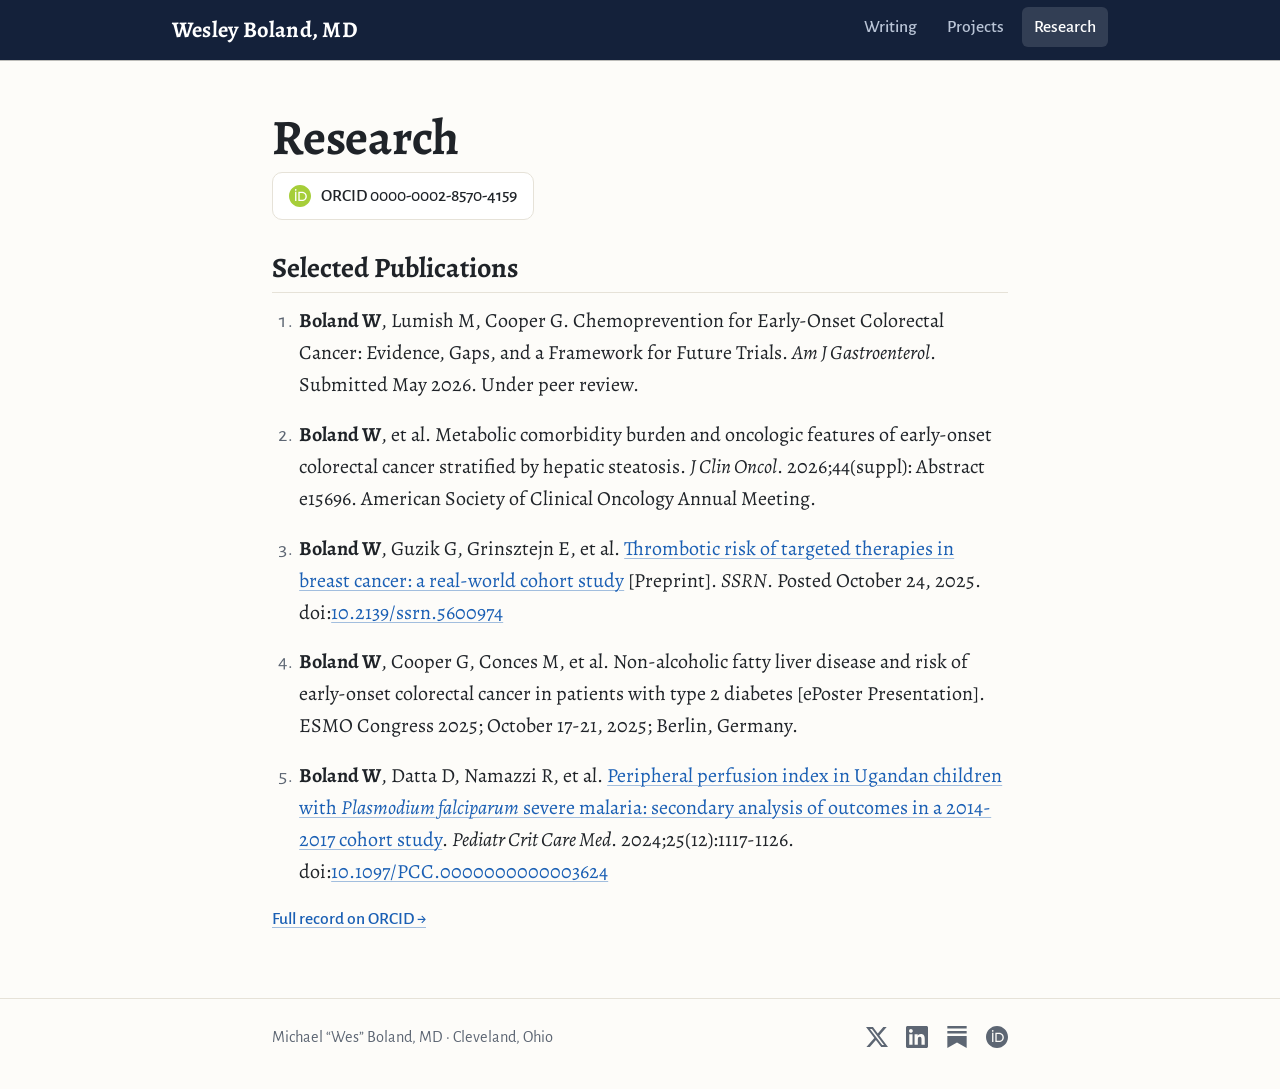
==== research/index.html @ 71064e98 "Build personal website for Wesley Boland, MD Static site for GitHub Pages: homepage, Writing, Projec" ====
<!DOCTYPE html>
<html lang="en">
<head>
<meta charset="utf-8">
<meta name="viewport" content="width=device-width, initial-scale=1">
<title>Research and Publications | Wesley Boland, MD</title>
<meta name="description" content="Selected publications by Wesley Boland, MD on early-onset colorectal cancer, metabolic oncology, thrombosis in breast cancer therapy, and severe malaria. ORCID 0000-0002-8570-4159.">
<meta name="author" content="Wesley Boland, MD">
<meta name="robots" content="index, follow, max-image-preview:large">
<link rel="canonical" href="https://wesleysnipes13.github.io/wesboland/research/">
<meta property="og:type" content="website">
<meta property="og:site_name" content="Wesley Boland, MD">
<meta property="og:title" content="Research and Publications | Wesley Boland, MD">
<meta property="og:description" content="Selected publications by Wesley Boland, MD on early-onset colorectal cancer, metabolic oncology, thrombosis in breast cancer therapy, and severe malaria. ORCID 0000-0002-8570-4159.">
<meta property="og:url" content="https://wesleysnipes13.github.io/wesboland/research/">
<meta property="og:image" content="https://wesleysnipes13.github.io/wesboland/assets/og.png">
<meta property="og:image:width" content="1200">
<meta property="og:image:height" content="630">
<meta name="twitter:card" content="summary_large_image">
<meta name="twitter:site" content="@Wes_boland">
<meta name="twitter:creator" content="@Wes_boland">
<meta name="twitter:title" content="Research and Publications | Wesley Boland, MD">
<meta name="twitter:description" content="Selected publications by Wesley Boland, MD on early-onset colorectal cancer, metabolic oncology, thrombosis in breast cancer therapy, and severe malaria. ORCID 0000-0002-8570-4159.">
<meta name="twitter:image" content="https://wesleysnipes13.github.io/wesboland/assets/og.png">
<meta name="theme-color" content="#14213a">
<link rel="icon" href="../assets/favicon.svg" type="image/svg+xml">
<link rel="me" href="https://x.com/Wes_boland">
<link rel="me" href="https://www.linkedin.com/in/wes-boland-96b768141/">
<link rel="me" href="https://orcid.org/0000-0002-8570-4159">
<link rel="alternate" type="application/rss+xml" title="The Resident Report" href="https://residentreport.substack.com/feed">
<link rel="preconnect" href="https://fonts.googleapis.com">
<link rel="preconnect" href="https://fonts.gstatic.com" crossorigin>
<link href="https://fonts.googleapis.com/css2?family=Alegreya:ital,wght@0,400;0,500;0,700;1,400;1,700&amp;family=Alegreya+Sans:wght@400;500;700&amp;display=swap" rel="stylesheet">
<link rel="stylesheet" href="../assets/style.css">
<script type="application/ld+json">
[
 {
  "@context": "https://schema.org",
  "@type": "WebSite",
  "@id": "https://wesleysnipes13.github.io/wesboland/#website",
  "url": "https://wesleysnipes13.github.io/wesboland/",
  "name": "Wesley Boland, MD",
  "alternateName": [
   "Wes Boland",
   "Wes Boland, MD"
  ],
  "author": {
   "@id": "https://wesleysnipes13.github.io/wesboland/#person"
  }
 },
 {
  "@context": "https://schema.org",
  "@type": "Person",
  "@id": "https://wesleysnipes13.github.io/wesboland/#person",
  "name": "Wesley Boland, MD",
  "givenName": "Wesley",
  "familyName": "Boland",
  "honorificSuffix": "MD",
  "alternateName": [
   "Wes Boland",
   "Wes Boland, MD",
   "Wesley Boland",
   "Michael Boland, MD",
   "Michael \"Wes\" Boland, MD"
  ],
  "url": "https://wesleysnipes13.github.io/wesboland/",
  "jobTitle": "Internal Medicine Resident Physician",
  "description": "Internal Medicine resident at Case Western Reserve University/University Hospitals pursuing a fellowship in Hematology/Oncology. Research in early-onset GI cancers, metabolic health in cancer, and applied AI for population oncology.",
  "affiliation": [
   {
    "@type": "Organization",
    "name": "University Hospitals Cleveland Medical Center"
   },
   {
    "@type": "CollegeOrUniversity",
    "name": "Case Western Reserve University"
   }
  ],
  "alumniOf": [
   {
    "@type": "CollegeOrUniversity",
    "name": "Indiana University School of Medicine"
   },
   {
    "@type": "CollegeOrUniversity",
    "name": "Indiana University Bloomington"
   }
  ],
  "knowsAbout": [
   "Early-onset colorectal cancer",
   "Metabolic oncology",
   "Hematology/Oncology",
   "Large language models in medicine",
   "Cancer prevention",
   "Population oncology"
  ],
  "sameAs": [
   "https://x.com/Wes_boland",
   "https://www.linkedin.com/in/wes-boland-96b768141/",
   "https://residentreport.substack.com/",
   "https://orcid.org/0000-0002-8570-4159"
  ]
 }
]
</script>
</head>
<body>
<a class="skip" href="#main">Skip to content</a>
<header class="topbar">
  <div class="wrap topbar__inner">
    <a class="topbar__name" href="../">Wesley Boland, MD</a>
    <nav aria-label="Primary">
      <ul class="topbar__nav">
        <li><a href="../writing/">Writing</a></li>
        <li><a href="../projects/">Projects</a></li>
        <li><a href="../research/" aria-current="page">Research</a></li>
      </ul>
    </nav>
  </div>
</header>
<main id="main" class="wrap">

<section class="pagehead">
  <h1>Research</h1>
  <p><a class="button" href="https://orcid.org/0000-0002-8570-4159"><svg class="icon" viewBox="0 0 24 24" aria-hidden="true" focusable="false"><path d="M12 0C5.372 0 0 5.372 0 12s5.372 12 12 12 12-5.372 12-12S18.628 0 12 0zM7.369 4.378c.525 0 .947.431.947.947s-.422.947-.947.947a.95.95 0 0 1-.947-.947c0-.525.422-.947.947-.947zm-.722 3.038h1.444v10.041H6.647V7.416zm3.562 0h3.9c3.712 0 5.344 2.653 5.344 5.025 0 2.578-2.016 5.025-5.325 5.025h-3.919V7.416zm1.444 1.303v7.444h2.297c3.272 0 4.022-2.484 4.022-3.722 0-2.016-1.284-3.722-4.097-3.722h-2.222z"/></svg>ORCID 0000-0002-8570-4159</a></p>
</section>
<section aria-labelledby="pubs">
  <h2 id="pubs">Selected Publications</h2>
  <ol class="pubs">
    <li><strong>Boland W</strong>, Lumish M, Cooper G. Chemoprevention for Early-Onset Colorectal Cancer: Evidence, Gaps, and a Framework for Future Trials. <i>Am J Gastroenterol</i>. Submitted May 2026. Under peer review.</li>
    <li><strong>Boland W</strong>, et al. Metabolic comorbidity burden and oncologic features of early-onset colorectal cancer stratified by hepatic steatosis. <i>J Clin Oncol</i>. 2026;44(suppl): Abstract e15696. American Society of Clinical Oncology Annual Meeting.</li>
    <li><strong>Boland W</strong>, Guzik G, Grinsztejn E, et al. <a href="https://doi.org/10.2139/ssrn.5600974">Thrombotic risk of targeted therapies in breast cancer: a real-world cohort study</a> [Preprint]. <i>SSRN</i>. Posted October 24, 2025. doi:<a href="https://doi.org/10.2139/ssrn.5600974">10.2139/ssrn.5600974</a></li>
    <li><strong>Boland W</strong>, Cooper G, Conces M, et al. Non-alcoholic fatty liver disease and risk of early-onset colorectal cancer in patients with type 2 diabetes [ePoster Presentation]. ESMO Congress 2025; October 17-21, 2025; Berlin, Germany.</li>
    <li><strong>Boland W</strong>, Datta D, Namazzi R, et al. <a href="https://doi.org/10.1097/PCC.0000000000003624">Peripheral perfusion index in Ugandan children with <i>Plasmodium falciparum</i> severe malaria: secondary analysis of outcomes in a 2014-2017 cohort study</a>. <i>Pediatr Crit Care Med</i>. 2024;25(12):1117-1126. doi:<a href="https://doi.org/10.1097/PCC.0000000000003624">10.1097/PCC.0000000000003624</a></li>
  </ol>
  <p class="more"><a href="https://orcid.org/0000-0002-8570-4159">Full record on ORCID &rarr;</a></p>
</section>

</main>
<footer class="footer">
  <div class="wrap footer__inner">
    <p>Michael &ldquo;Wes&rdquo; Boland, MD &middot; Cleveland, Ohio</p>
    <ul class="footer__links">
      <li><a href="https://x.com/Wes_boland" rel="me noopener" aria-label="Wes Boland on X"><svg class="icon" viewBox="0 0 24 24" aria-hidden="true" focusable="false"><path d="M18.901 1.153h3.68l-8.04 9.19L24 22.846h-7.406l-5.8-7.584-6.638 7.584H.474l8.6-9.83L0 1.154h7.594l5.243 6.932ZM17.61 20.644h2.039L6.486 3.24H4.298Z"/></svg></a></li>
      <li><a href="https://www.linkedin.com/in/wes-boland-96b768141/" rel="me noopener" aria-label="Wes Boland on LinkedIn"><svg class="icon" viewBox="0 0 24 24" aria-hidden="true" focusable="false"><path d="M20.447 20.452h-3.554v-5.569c0-1.328-.027-3.037-1.852-3.037-1.853 0-2.136 1.445-2.136 2.939v5.667H9.351V9h3.414v1.561h.046c.477-.9 1.637-1.85 3.37-1.85 3.601 0 4.267 2.37 4.267 5.455v6.286zM5.337 7.433c-1.144 0-2.063-.926-2.063-2.065 0-1.138.92-2.063 2.063-2.063 1.14 0 2.064.925 2.064 2.063 0 1.139-.925 2.065-2.064 2.065zm1.782 13.019H3.555V9h3.564v11.452zM22.225 0H1.771C.792 0 0 .774 0 1.729v20.542C0 23.227.792 24 1.771 24h20.451C23.2 24 24 23.227 24 22.271V1.729C24 .774 23.2 0 22.222 0h.003z"/></svg></a></li>
      <li><a href="https://residentreport.substack.com/" rel="me noopener" aria-label="The Resident Report on Substack"><svg class="icon" viewBox="0 0 24 24" aria-hidden="true" focusable="false"><path d="M22.539 8.242H1.46V5.406h21.08v2.836zM1.46 10.812V24L12 18.11 22.54 24V10.812H1.46zM22.54 0H1.46v2.836h21.08V0z"/></svg></a></li>
      <li><a href="https://orcid.org/0000-0002-8570-4159" rel="me noopener" aria-label="Wesley Boland on ORCID"><svg class="icon" viewBox="0 0 24 24" aria-hidden="true" focusable="false"><path d="M12 0C5.372 0 0 5.372 0 12s5.372 12 12 12 12-5.372 12-12S18.628 0 12 0zM7.369 4.378c.525 0 .947.431.947.947s-.422.947-.947.947a.95.95 0 0 1-.947-.947c0-.525.422-.947.947-.947zm-.722 3.038h1.444v10.041H6.647V7.416zm3.562 0h3.9c3.712 0 5.344 2.653 5.344 5.025 0 2.578-2.016 5.025-5.325 5.025h-3.919V7.416zm1.444 1.303v7.444h2.297c3.272 0 4.022-2.484 4.022-3.722 0-2.016-1.284-3.722-4.097-3.722h-2.222z"/></svg></a></li>
    </ul>
  </div>
</footer>
</body>
</html>
---- assets/style.css ----
:root {
  --bg: #fdfcf9;
  --surface: #ffffff;
  --ink: #1f2328;
  --muted: #5d6673;
  --rule: #e6e2d8;
  --bar: #14213a;
  --bar-ink: #ffffff;
  --bar-muted: #b9c4d6;
  --link: #1a5fb4;
  --link-hover: #0f3f7d;
  --accent: #35587f;
  --substack: #ff6719;
  --serif: "Alegreya", Georgia, "Times New Roman", serif;
  --sans: "Alegreya Sans", -apple-system, BlinkMacSystemFont, "Segoe UI", Helvetica, Arial, sans-serif;
}
@media (prefers-color-scheme: dark) {
  :root {
    --bg: #12161d;
    --surface: #1a2029;
    --ink: #e8e6e1;
    --muted: #9aa4b2;
    --rule: #2a323e;
    --bar: #0c1220;
    --link: #7ab4f5;
    --link-hover: #a9cffa;
    --accent: #9db8d8;
  }
}
*, *::before, *::after { box-sizing: border-box; }
html { -webkit-text-size-adjust: 100%; scroll-padding-top: 76px; }
body {
  margin: 0;
  padding-top: 60px;
  background: var(--bg);
  color: var(--ink);
  font-family: var(--serif);
  font-size: 1.25rem;
  line-height: 1.6;
  text-rendering: optimizeLegibility;
  -webkit-font-smoothing: antialiased;
}
.wrap { width: 100%; max-width: 780px; margin: 0 auto; padding: 0 22px; }
a { color: var(--link); text-decoration: underline; text-decoration-thickness: 1px; text-underline-offset: 3px; text-decoration-color: color-mix(in srgb, var(--link) 40%, transparent); }
a:hover { color: var(--link-hover); text-decoration-color: currentColor; }
a:focus-visible { outline: 2px solid var(--link); outline-offset: 3px; border-radius: 3px; }
.skip { position: absolute; left: -9999px; top: 0; z-index: 20; background: var(--surface); padding: 8px 14px; }
.skip:focus { left: 8px; top: 8px; }

/* Top bar */
.topbar { position: fixed; top: 0; left: 0; right: 0; z-index: 10; height: 60px; background: var(--bar); box-shadow: 0 1px 0 rgba(0,0,0,.25); }
.topbar__inner { max-width: 980px; height: 100%; display: flex; align-items: center; justify-content: space-between; gap: 16px; }
.topbar__name { font-family: var(--serif); font-weight: 700; font-size: 1.4rem; color: var(--bar-ink); text-decoration: none; white-space: nowrap; letter-spacing: .01em; }
.topbar__name:hover { color: var(--bar-ink); }
.topbar__nav { display: flex; gap: 6px; list-style: none; margin: 0; padding: 0; }
.topbar__nav a { display: block; padding: 6px 12px; border-radius: 6px; font-family: var(--sans); font-weight: 500; font-size: 1.1rem; color: var(--bar-muted); text-decoration: none; }
.topbar__nav a:hover { color: var(--bar-ink); background: rgba(255,255,255,.08); }
.topbar__nav a[aria-current="page"] { color: var(--bar-ink); background: rgba(255,255,255,.13); }
.topbar a:focus-visible { outline-color: #fff; }

/* Type */
h1, h2, h3 { font-family: var(--serif); line-height: 1.2; text-wrap: balance; }
h1 { font-size: clamp(2.3rem, 6vw, 3.1rem); font-weight: 700; margin: 0 0 .3rem; letter-spacing: -.005em; }
h2 { font-size: 1.75rem; font-weight: 700; margin: 0 0 .8rem; padding-bottom: .35rem; border-bottom: 1px solid var(--rule); }
h3 { font-size: 1.3rem; font-weight: 700; margin: 1.6rem 0 .4rem; }
p { margin: 0 0 1.1rem; }
ul, ol { margin: 0 0 1.1rem; padding-left: 1.4rem; }
li { margin-bottom: .35rem; }
main > section { margin: 2.6rem 0; }
.lede { font-size: 1.4rem; line-height: 1.5; }
.meta { font-family: var(--sans); color: var(--muted); font-size: 1.05rem; margin-top: -.4rem; }
.more { font-family: var(--sans); font-weight: 500; font-size: 1.1rem; }
.callout { border-left: 3px solid var(--accent); padding: .2rem 0 .2rem 1rem; font-style: italic; color: var(--accent); }

/* Hero */
.hero { margin: 3rem 0 2.4rem; }
.pagehead { margin: 3rem 0 0; }
.pagehead + section { margin-top: 2rem; }
.hero__tag { font-style: italic; color: var(--accent); font-size: 1.3rem; margin-bottom: 1.6rem; }
.icon { width: 1em; height: 1em; fill: currentColor; flex: none; }
.social { display: flex; flex-wrap: wrap; gap: 14px; list-style: none; padding: 0; margin: 0; }
.social li { margin: 0; }
.social__btn { display: flex; align-items: center; gap: 14px; padding: 14px 20px 14px 16px; background: var(--surface); border: 1px solid var(--rule); border-radius: 12px; color: var(--ink); text-decoration: none; transition: transform .15s ease, border-color .15s ease, box-shadow .15s ease; }
.social__btn .icon { width: 44px; height: 44px; }
.social__btn span { display: flex; flex-direction: column; font-family: var(--sans); line-height: 1.2; }
.social__btn b { font-size: 1.3rem; font-weight: 700; }
.social__btn small { font-size: .95rem; color: var(--muted); }
.social__btn:hover { color: var(--ink); border-color: var(--ink); transform: translateY(-2px); box-shadow: 0 6px 16px rgba(0,0,0,.08); }
.social__btn--substack .icon { color: var(--substack); }
@media (prefers-reduced-motion: reduce) { .social__btn { transition: none; } .social__btn:hover { transform: none; } }

.inline-icon { font-weight: 700; white-space: nowrap; }
.inline-icon .icon { color: var(--substack); margin-right: .35em; vertical-align: -.1em; }
.button { display: inline-flex; align-items: center; gap: 10px; padding: 9px 16px; background: var(--surface); border: 1px solid var(--rule); border-radius: 10px; font-family: var(--sans); font-weight: 500; font-size: 1.1rem; color: var(--ink); text-decoration: none; }
.button:hover { color: var(--ink); border-color: var(--ink); }
.button .icon { width: 22px; height: 22px; }
.button[href*="substack"] .icon { color: var(--substack); }
.button[href*="orcid"] .icon { color: #a6ce39; }

/* Lists */
.timeline, .posts { list-style: none; padding: 0; }
.timeline li, .posts li { display: grid; grid-template-columns: 8.2rem 1fr; gap: 0 1rem; padding: .55rem 0; margin: 0; border-bottom: 1px solid var(--rule); }
.timeline li:last-child, .posts li:last-child { border-bottom: 0; }
.timeline__when, .posts time { font-family: var(--sans); color: var(--muted); font-size: 1.02rem; padding-top: .12rem; white-space: nowrap; }
.posts li { grid-template-columns: 5.4rem 1fr; }
.posts a { font-weight: 500; }
.posts__sub { display: block; color: var(--muted); font-size: 1.08rem; line-height: 1.4; }
.pubs { padding-left: 1.5rem; }
.pubs li { margin-bottom: 1.1rem; padding-left: .2rem; }
.pubs li::marker { font-family: var(--sans); color: var(--muted); }
.project h2 a { text-decoration: none; }
.project h2 a:hover { text-decoration: underline; }

/* Footer */
.footer { margin-top: 4rem; border-top: 1px solid var(--rule); padding: 1.6rem 0 2.4rem; font-family: var(--sans); font-size: 1.02rem; color: var(--muted); }
.footer__inner { display: flex; justify-content: space-between; align-items: center; flex-wrap: wrap; gap: 12px; }
.footer p { margin: 0; }
.footer__links { display: flex; gap: 18px; list-style: none; margin: 0; padding: 0; }
.footer__links li { margin: 0; }
.footer__links a { color: var(--muted); display: block; line-height: 0; }
.footer__links a:hover { color: var(--ink); }
.footer__links .icon { width: 22px; height: 22px; }

@media (max-width: 560px) {
  body { font-size: 1.15rem; }
  .wrap { padding: 0 16px; }
  .topbar__name { font-size: 1.12rem; }
  .topbar__inner { gap: 8px; }
  .topbar__nav { gap: 0; }
  .topbar__nav a { padding: 6px 7px; font-size: 1rem; }
  .lede { font-size: 1.25rem; }
  .social { flex-direction: column; }
  .timeline li { grid-template-columns: 1fr; }
  .posts li { grid-template-columns: 4.6rem 1fr; }
}
@media print { .topbar { position: static; } body { padding-top: 0; } }
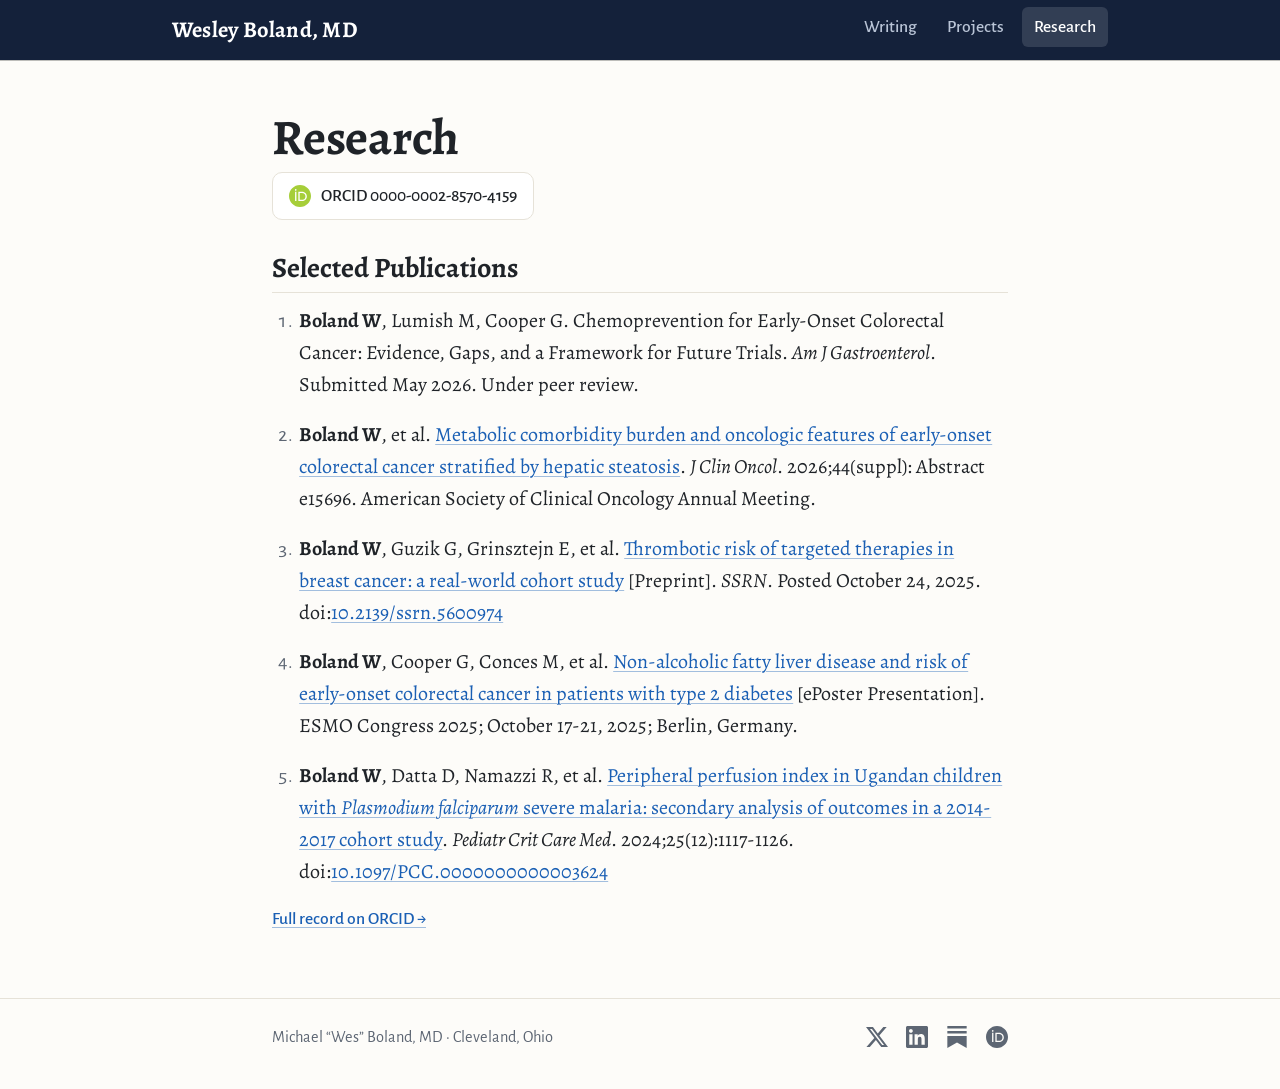
==== commit c9acc023: "Shrink social icons and link the JCO and ESMO abstracts Co-Authored-By: Claude Fable 5.2 <noreply@an" ====
--- a/research/index.html
+++ b/research/index.html
@@ -128,9 +128,9 @@
   <h2 id="pubs">Selected Publications</h2>
   <ol class="pubs">
     <li><strong>Boland W</strong>, Lumish M, Cooper G. Chemoprevention for Early-Onset Colorectal Cancer: Evidence, Gaps, and a Framework for Future Trials. <i>Am J Gastroenterol</i>. Submitted May 2026. Under peer review.</li>
-    <li><strong>Boland W</strong>, et al. Metabolic comorbidity burden and oncologic features of early-onset colorectal cancer stratified by hepatic steatosis. <i>J Clin Oncol</i>. 2026;44(suppl): Abstract e15696. American Society of Clinical Oncology Annual Meeting.</li>
+    <li><strong>Boland W</strong>, et al. <a href="https://ascopubs.org/doi/10.1200/JCO.2026.44.16_suppl.e15696">Metabolic comorbidity burden and oncologic features of early-onset colorectal cancer stratified by hepatic steatosis</a>. <i>J Clin Oncol</i>. 2026;44(suppl): Abstract e15696. American Society of Clinical Oncology Annual Meeting.</li>
     <li><strong>Boland W</strong>, Guzik G, Grinsztejn E, et al. <a href="https://doi.org/10.2139/ssrn.5600974">Thrombotic risk of targeted therapies in breast cancer: a real-world cohort study</a> [Preprint]. <i>SSRN</i>. Posted October 24, 2025. doi:<a href="https://doi.org/10.2139/ssrn.5600974">10.2139/ssrn.5600974</a></li>
-    <li><strong>Boland W</strong>, Cooper G, Conces M, et al. Non-alcoholic fatty liver disease and risk of early-onset colorectal cancer in patients with type 2 diabetes [ePoster Presentation]. ESMO Congress 2025; October 17-21, 2025; Berlin, Germany.</li>
+    <li><strong>Boland W</strong>, Cooper G, Conces M, et al. <a href="https://www.annalsofoncology.org/article/S0923-7534(25)02368-3/fulltext">Non-alcoholic fatty liver disease and risk of early-onset colorectal cancer in patients with type 2 diabetes</a> [ePoster Presentation]. ESMO Congress 2025; October 17-21, 2025; Berlin, Germany.</li>
     <li><strong>Boland W</strong>, Datta D, Namazzi R, et al. <a href="https://doi.org/10.1097/PCC.0000000000003624">Peripheral perfusion index in Ugandan children with <i>Plasmodium falciparum</i> severe malaria: secondary analysis of outcomes in a 2014-2017 cohort study</a>. <i>Pediatr Crit Care Med</i>. 2024;25(12):1117-1126. doi:<a href="https://doi.org/10.1097/PCC.0000000000003624">10.1097/PCC.0000000000003624</a></li>
   </ol>
   <p class="more"><a href="https://orcid.org/0000-0002-8570-4159">Full record on ORCID &rarr;</a></p>
--- a/assets/style.css
+++ b/assets/style.css
@@ -80,10 +80,10 @@
 .icon { width: 1em; height: 1em; fill: currentColor; flex: none; }
 .social { display: flex; flex-wrap: wrap; gap: 14px; list-style: none; padding: 0; margin: 0; }
 .social li { margin: 0; }
-.social__btn { display: flex; align-items: center; gap: 14px; padding: 14px 20px 14px 16px; background: var(--surface); border: 1px solid var(--rule); border-radius: 12px; color: var(--ink); text-decoration: none; transition: transform .15s ease, border-color .15s ease, box-shadow .15s ease; }
-.social__btn .icon { width: 44px; height: 44px; }
+.social__btn { display: flex; align-items: center; gap: 14px; padding: 12px 18px 12px 14px; background: var(--surface); border: 1px solid var(--rule); border-radius: 12px; color: var(--ink); text-decoration: none; transition: transform .15s ease, border-color .15s ease, box-shadow .15s ease; }
+.social__btn .icon { width: 34px; height: 34px; }
 .social__btn span { display: flex; flex-direction: column; font-family: var(--sans); line-height: 1.2; }
-.social__btn b { font-size: 1.3rem; font-weight: 700; }
+.social__btn b { font-size: 1.2rem; font-weight: 700; }
 .social__btn small { font-size: .95rem; color: var(--muted); }
 .social__btn:hover { color: var(--ink); border-color: var(--ink); transform: translateY(-2px); box-shadow: 0 6px 16px rgba(0,0,0,.08); }
 .social__btn--substack .icon { color: var(--substack); }
